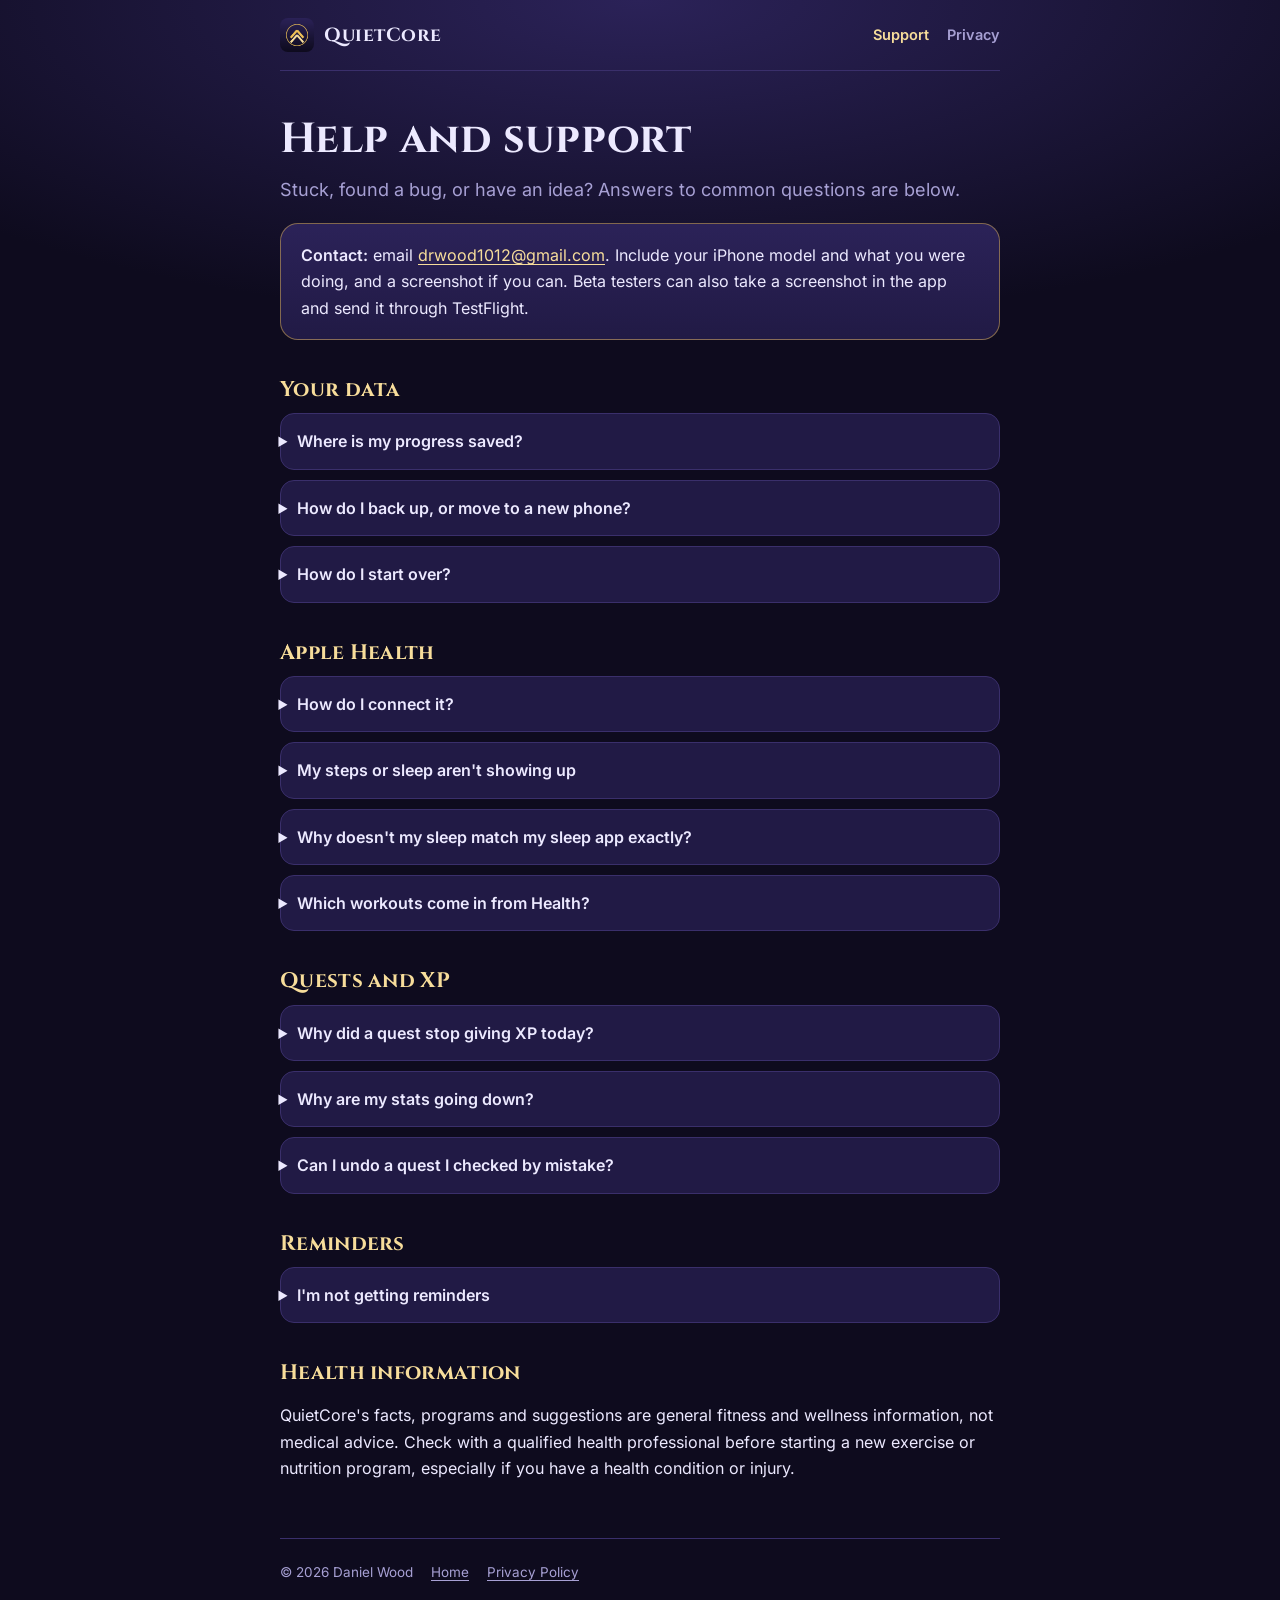
==== support/index.html @ d189b8b6 "QuietCore website: home, privacy policy, support Co-Authored-By: Claude Opus 5.5 <noreply@anthropic." ====
<!doctype html>
<html lang="en">
<head>
  <meta charset="utf-8">
  <meta name="viewport" content="width=device-width, initial-scale=1">
  <title>Support · QuietCore</title>
  <meta name="description" content="Help for QuietCore: backups, Apple Health, reminders, XP and how to contact the developer.">
  <link rel="icon" href="../assets/favicon.png">
  <link rel="apple-touch-icon" href="../assets/apple-touch-icon.png">
  <link rel="stylesheet" href="../assets/style.css">
</head>
<body>
  <div class="wrap">
    <header class="site">
      <a class="brand" href="../"><img src="../assets/icon.png" alt=""><span class="name">QuietCore</span></a>
      <nav><a href="./" aria-current="page">Support</a><a href="../privacy/">Privacy</a></nav>
    </header>

    <h1>Help and support</h1>
    <p class="lede">Stuck, found a bug, or have an idea? Answers to common questions are below.</p>

    <div class="card gold">
      <p><strong>Contact:</strong> email <a href="mailto:drwood1012@gmail.com?subject=QuietCore%20support">drwood1012@gmail.com</a>. Include your iPhone model and what you were doing, and a screenshot if you can. Beta testers can also take a screenshot in the app and send it through TestFlight.</p>
    </div>

    <h2>Your data</h2>
    <details>
      <summary>Where is my progress saved?</summary>
      <p>On your iPhone, inside QuietCore. There's no account and nothing is uploaded. Your iPhone's own backups (iCloud Backup or a computer backup) include it.</p>
    </details>
    <details>
      <summary>How do I back up, or move to a new phone?</summary>
      <p>Go to <strong>Settings → Backup &amp; restore → Save backup file</strong> and choose where it goes: Save to Files (iCloud Drive works well), AirDrop or email. On the new phone, open the same screen, tap <strong>Open backup file</strong> and pick it. Restoring an iPhone from an iCloud backup also brings QuietCore's data along.</p>
    </details>
    <details>
      <summary>How do I start over?</summary>
      <p><strong>Settings → Delete all data</strong> erases everything on this device. Save a backup first if you might want it back.</p>
    </details>

    <h2>Apple Health</h2>
    <details>
      <summary>How do I connect it?</summary>
      <p>Tap the <strong>Connect Apple Health</strong> card on the Daily tab, or go to <strong>Settings → Apple Health</strong>. iPhone will ask which data QuietCore may read. Turn on Steps, Sleep, Water and Workouts, then tap Allow.</p>
    </details>
    <details>
      <summary>My steps or sleep aren't showing up</summary>
      <ul>
        <li>Check access: iPhone <strong>Settings → Health → Data Access &amp; Devices → QuietCore</strong>, and make sure the categories are on.</li>
        <li>Open the Health app and confirm the data is there (for example under Browse → Sleep).</li>
        <li>In QuietCore, go to Settings → Apple Health and tap <strong>Sync now</strong>.</li>
        <li>Only quests linked to Health fill in by themselves. On the Apple Health page, tap <strong>Link</strong> next to a suggested quest, or edit a quest and choose <em>Fill in from Apple Health</em>.</li>
      </ul>
    </details>
    <details>
      <summary>Why doesn't my sleep match my sleep app exactly?</summary>
      <p>QuietCore counts time asleep for the night that ends on a given morning (6 pm to 6 pm). If your Watch and a sleep app both record the same night, overlapping time is counted once instead of being added together. Some apps count time in bed rather than time asleep, which can make their number a little higher.</p>
    </details>
    <details>
      <summary>Which workouts come in from Health?</summary>
      <p>Runs and rides (they count toward your running plan), plus walks, hikes, yoga and stretching as recovery sessions. Strength workouts aren't imported, because lifts are logged set by set in QuietCore and would count twice. A workout you already logged by hand is skipped.</p>
    </details>

    <h2>Quests and XP</h2>
    <details>
      <summary>Why did a quest stop giving XP today?</summary>
      <p>Each stat can earn up to 40 XP a day from quests (more with buffs, up to a ceiling). This keeps progress honest, so a long list of easy quests can't race you to level 100. Your streak still counts after you reach the limit.</p>
    </details>
    <details>
      <summary>Why are my stats going down?</summary>
      <p>Like real fitness, stats slowly fade if you go a long stretch without training them. Rest days are fine; a short break won't hurt. If you're sick or injured, recovery mode pauses the fade for a while.</p>
    </details>
    <details>
      <summary>Can I undo a quest I checked by mistake?</summary>
      <p>Yes. Tap the checked box again (or the undo button right after). For amount quests like water, open the quest's log and use <strong>Take back</strong>.</p>
    </details>

    <h2>Reminders</h2>
    <details>
      <summary>I'm not getting reminders</summary>
      <p>In QuietCore, go to Settings → Reminders and make sure they're on. Then check iPhone <strong>Settings → Notifications → QuietCore</strong> and allow notifications. Focus modes can also hold them back.</p>
    </details>

    <h2>Health information</h2>
    <p>QuietCore's facts, programs and suggestions are general fitness and wellness information, not medical advice. Check with a qualified health professional before starting a new exercise or nutrition program, especially if you have a health condition or injury.</p>

    <footer class="site">
      <span>© 2026 Daniel Wood</span>
      <a href="../">Home</a>
      <a href="../privacy/">Privacy Policy</a>
    </footer>
  </div>
</body>
</html>
---- assets/style.css ----
@font-face { font-family: "Cinzel"; font-weight: 700; font-display: swap; src: url("cinzel-latin-700-normal.woff2") format("woff2"); }
@font-face { font-family: "Inter"; font-weight: 400; font-display: swap; src: url("inter-latin-400-normal.woff2") format("woff2"); }
@font-face { font-family: "Inter"; font-weight: 600; font-display: swap; src: url("inter-latin-600-normal.woff2") format("woff2"); }

:root {
  --bg0: #0e0b1e;
  --bg1: #171233;
  --panel: #211a45;
  --line: #3a2f6b;
  --gold: #efc056;
  --gold-soft: #f7dd9b;
  --text: #ece9ff;
  --muted: #a7a0d4;
}

* { box-sizing: border-box; }
html { -webkit-text-size-adjust: 100%; }
body {
  margin: 0;
  background: radial-gradient(120% 60% at 50% 0%, #2b2258 0%, var(--bg0) 60%) fixed, var(--bg0);
  color: var(--text);
  font: 400 16px/1.65 Inter, system-ui, -apple-system, "Segoe UI", sans-serif;
}
a { color: var(--gold-soft); text-underline-offset: 3px; }
a:hover { color: var(--gold); }

.wrap { max-width: 760px; margin: 0 auto; padding: 0 20px; }

header.site {
  display: flex; align-items: center; gap: 12px;
  padding: 18px 0; border-bottom: 1px solid var(--line);
}
header.site a.brand { display: flex; align-items: center; gap: 10px; text-decoration: none; color: var(--text); }
header.site img { width: 34px; height: 34px; border-radius: 8px; }
header.site .name { font: 700 19px/1 Cinzel, Georgia, serif; letter-spacing: .5px; }
header.site nav { margin-left: auto; display: flex; gap: 18px; font-size: 14.5px; font-weight: 600; }
header.site nav a { color: var(--muted); text-decoration: none; }
header.site nav a:hover, header.site nav a[aria-current="page"] { color: var(--gold-soft); }

h1, h2 { font-family: Cinzel, Georgia, serif; font-weight: 700; line-height: 1.2; letter-spacing: .3px; }
h1 { font-size: clamp(30px, 6vw, 42px); margin: 44px 0 10px; }
h2 { font-size: 21px; margin: 38px 0 8px; color: var(--gold-soft); }
h3 { font-size: 16.5px; margin: 24px 0 4px; }
p, li { color: var(--text); }
.lede { font-size: 18px; color: var(--muted); margin: 0 0 8px; }
.muted { color: var(--muted); }
.small { font-size: 14px; }

.card {
  background: var(--panel); border: 1px solid var(--line); border-radius: 18px;
  padding: 18px 20px; margin: 18px 0;
}
.card.gold { border-color: #efc05677; background: linear-gradient(180deg, #2b2258, var(--panel)); }
.card p:first-child { margin-top: 0; }
.card p:last-child, .card ul:last-child { margin-bottom: 0; }
ul { padding-left: 22px; }
li { margin: 6px 0; }

/* Home */
.hero { text-align: center; padding: 54px 0 20px; }
.hero img { width: 112px; height: 112px; border-radius: 26px; box-shadow: 0 14px 40px #00000070, 0 0 0 1px #ffffff14; }
.hero h1 { margin: 22px 0 8px; }
.badge {
  display: inline-block; margin-top: 18px; padding: 10px 18px; border-radius: 999px;
  background: linear-gradient(180deg, var(--gold-soft), var(--gold)); color: var(--bg0);
  font-weight: 600; font-size: 15px;
}
.grid { display: grid; grid-template-columns: repeat(auto-fit, minmax(210px, 1fr)); gap: 14px; margin: 28px 0; }
.grid .card { margin: 0; }
.grid .icon { font-size: 26px; line-height: 1; }
.grid h3 { margin: 10px 0 4px; }
.grid p { margin: 0; color: var(--muted); font-size: 14.5px; line-height: 1.55; }

details {
  background: var(--panel); border: 1px solid var(--line); border-radius: 14px;
  padding: 2px 16px; margin: 10px 0;
}
details[open] { padding-bottom: 12px; }
summary { cursor: pointer; font-weight: 600; padding: 12px 0; list-style-position: outside; }
summary:focus-visible, a:focus-visible { outline: 2px solid var(--gold); outline-offset: 3px; border-radius: 6px; }
details p, details ul { margin: 4px 0 8px; color: var(--text); }

footer.site {
  margin: 56px 0 0; padding: 22px 0 40px; border-top: 1px solid var(--line);
  color: var(--muted); font-size: 13.5px; display: flex; flex-wrap: wrap; gap: 8px 18px;
}
footer.site a { color: var(--muted); }

@media (max-width: 480px) {
  header.site nav { gap: 14px; font-size: 14px; }
  header.site .name { font-size: 17px; }
}
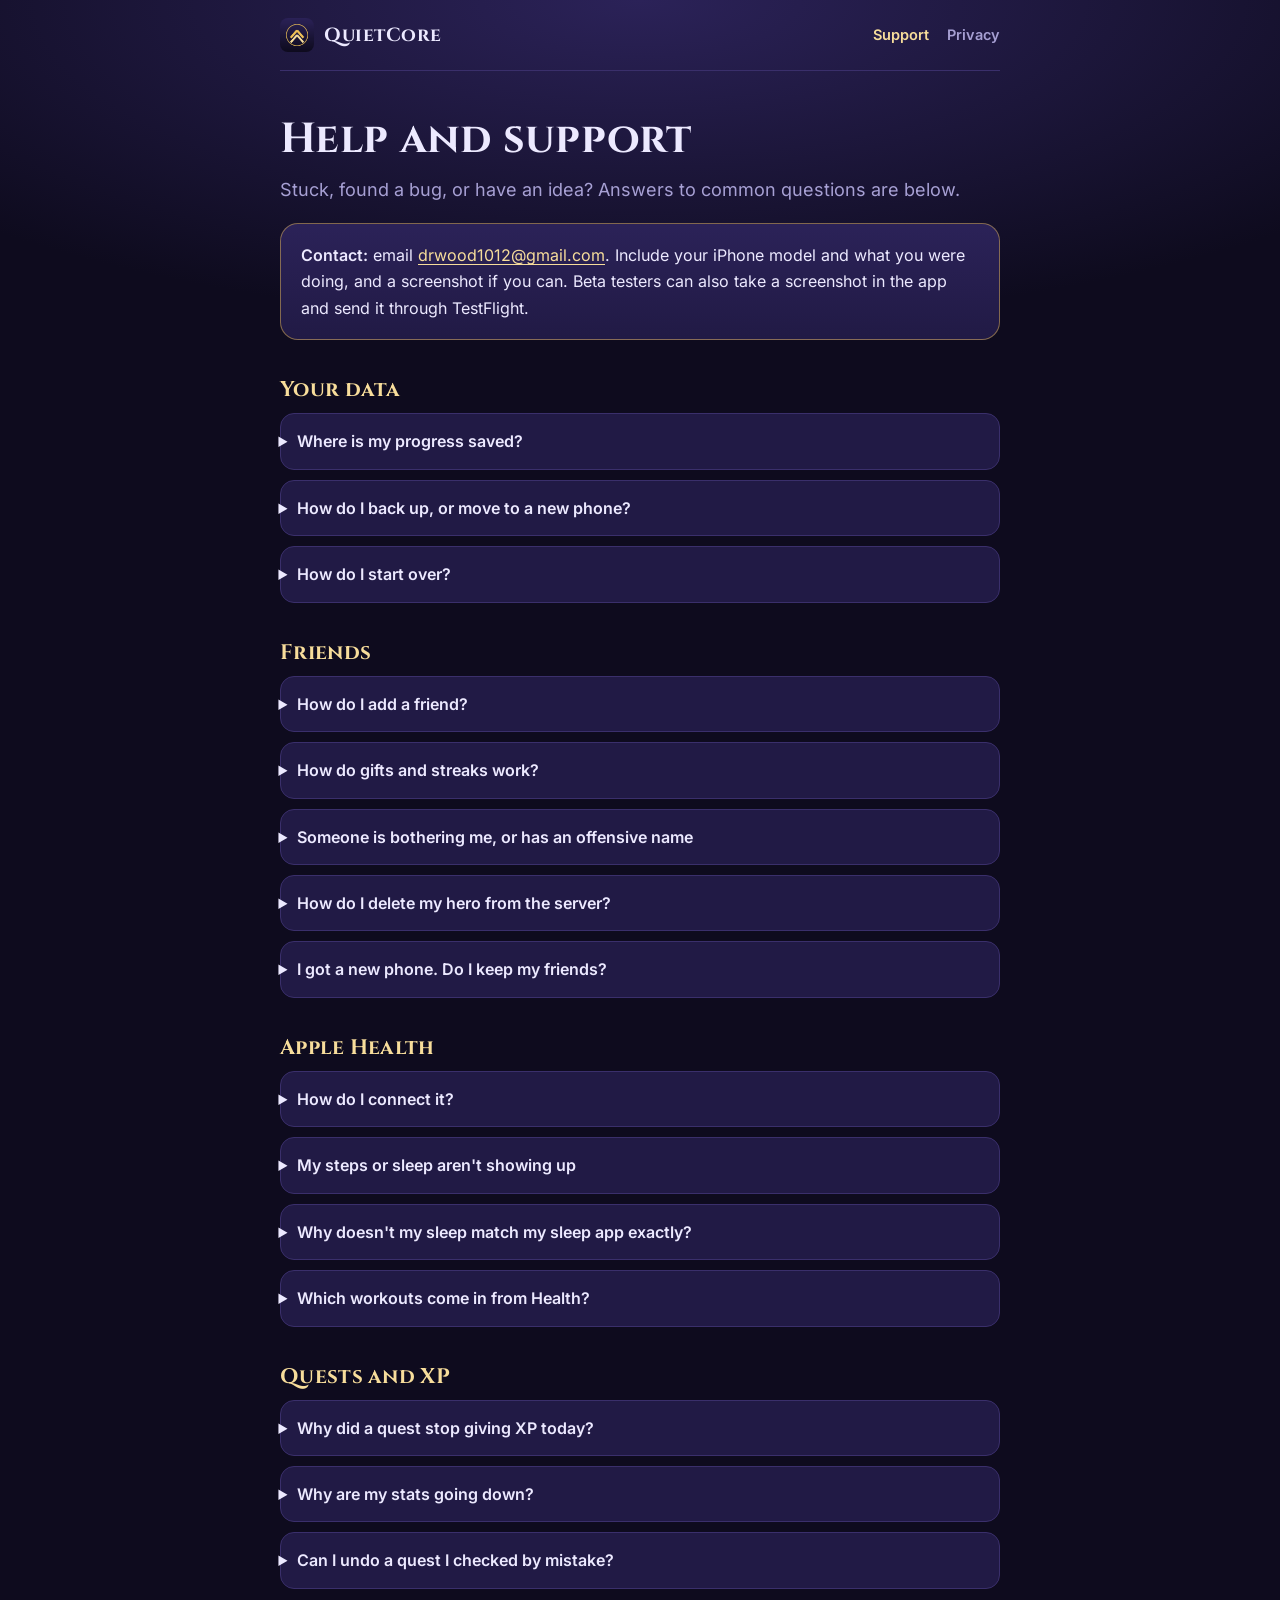
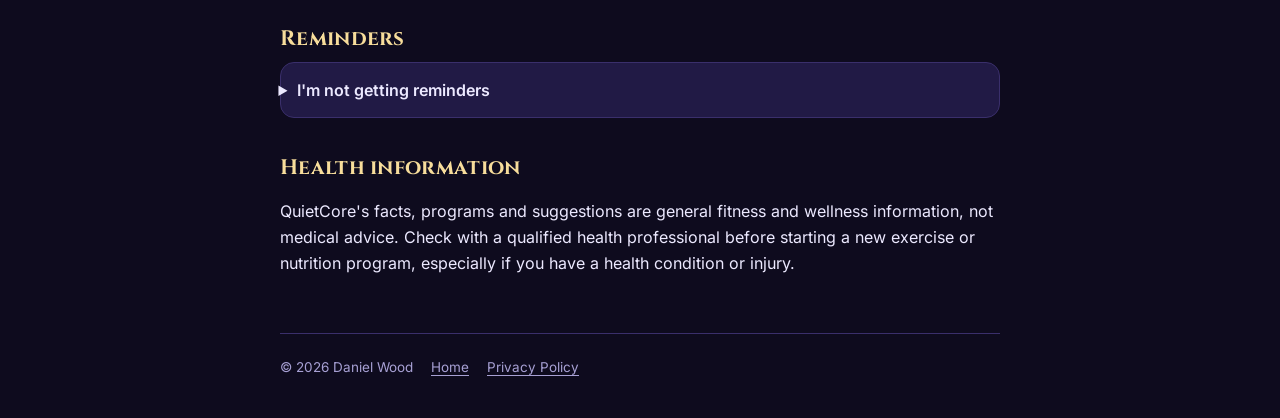
==== commit 28fd0bef: "Privacy policy and support: Friends Friends is optional. The policy now says what the server keeps w" ====
--- a/support/index.html
+++ b/support/index.html
@@ -26,7 +26,7 @@
     <h2>Your data</h2>
     <details>
       <summary>Where is my progress saved?</summary>
-      <p>On your iPhone, inside QuietCore. There's no account and nothing is uploaded. Your iPhone's own backups (iCloud Backup or a computer backup) include it.</p>
+      <p>On your iPhone, inside QuietCore. You don't sign in and your progress isn't uploaded. If you turn on Friends, only your hero's name and look, your friends list and gifts are kept on our server. Your iPhone's own backups (iCloud Backup or a computer backup) include your progress.</p>
     </details>
     <details>
       <summary>How do I back up, or move to a new phone?</summary>
@@ -35,6 +35,28 @@
     <details>
       <summary>How do I start over?</summary>
       <p><strong>Settings → Delete all data</strong> erases everything on this device. Save a backup first if you might want it back.</p>
+    </details>
+
+    <h2>Friends</h2>
+    <details>
+      <summary>How do I add a friend?</summary>
+      <p>Go to <strong>Hero → Friends</strong> and turn friends on. Send your friend code to someone (Copy or Share), or type theirs into <strong>A friend's code</strong> and tap Add. They'll see your request the next time they open QuietCore, and you're friends once they accept.</p>
+    </details>
+    <details>
+      <summary>How do gifts and streaks work?</summary>
+      <p>You can send each friend one gift a day and open up to 20 a day. A gift has the same odds as your daily gift. Your streak with a friend grows by one for each day you <em>both</em> send, and ends if a day is missed. An hourglass means it ends tonight unless you both send.</p>
+    </details>
+    <details>
+      <summary>Someone is bothering me, or has an offensive name</summary>
+      <p>Tap them in your friends list or requests, then <strong>Report</strong> or <strong>Block</strong>. Blocking removes them and stops them sending you requests or gifts; they aren't told. Reports are reviewed within a day. You can also email us.</p>
+    </details>
+    <details>
+      <summary>How do I delete my hero from the server?</summary>
+      <p><strong>Hero → Friends → Turn off friends and delete my hero from the server.</strong> Your friends list, streaks and unopened gifts are deleted straight away. The rest of the app is unaffected. <strong>Settings → Delete all data</strong> also removes it.</p>
+    </details>
+    <details>
+      <summary>I got a new phone. Do I keep my friends?</summary>
+      <p>Yes, if you move with a backup file (<strong>Settings → Backup &amp; restore</strong>) or restore the new iPhone from an iCloud or computer backup. The backup carries the key to your hero. If you set up fresh without one, turn friends on again and re-add your friends.</p>
     </details>
 
     <h2>Apple Health</h2>
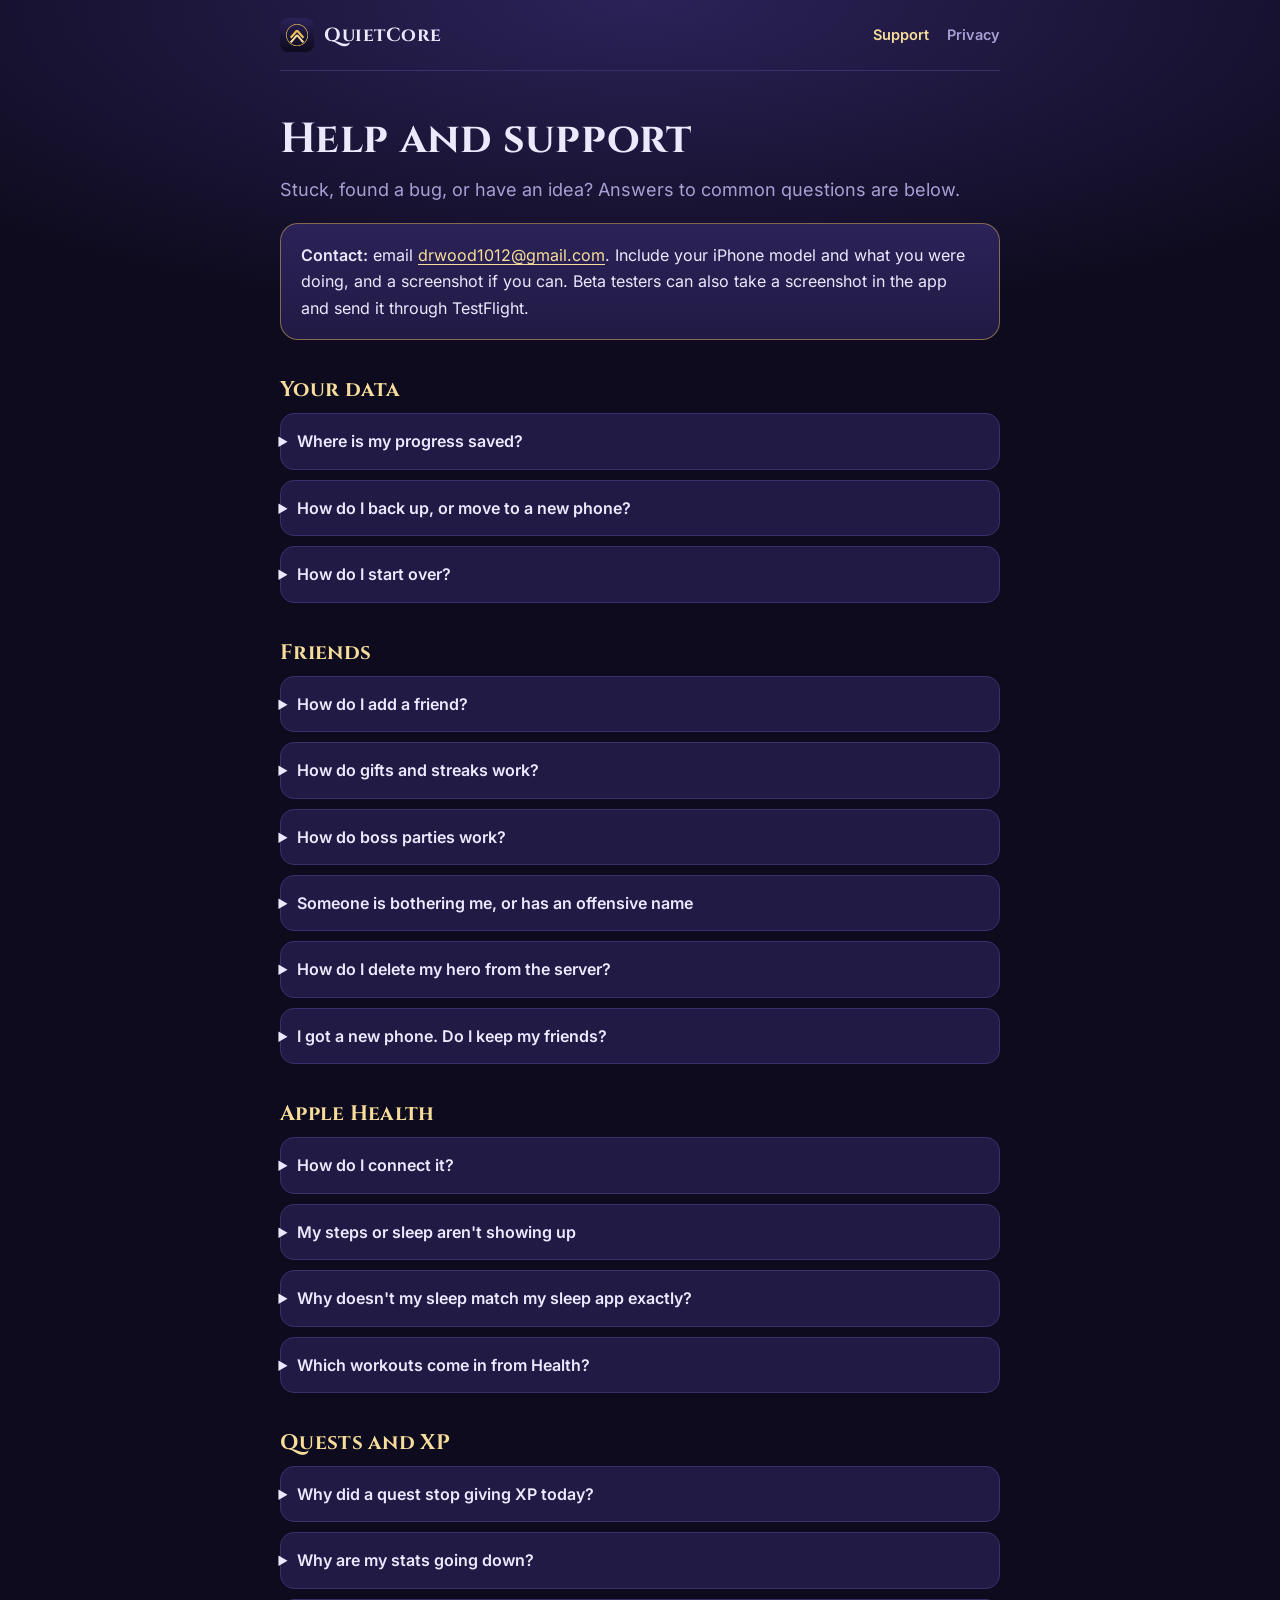
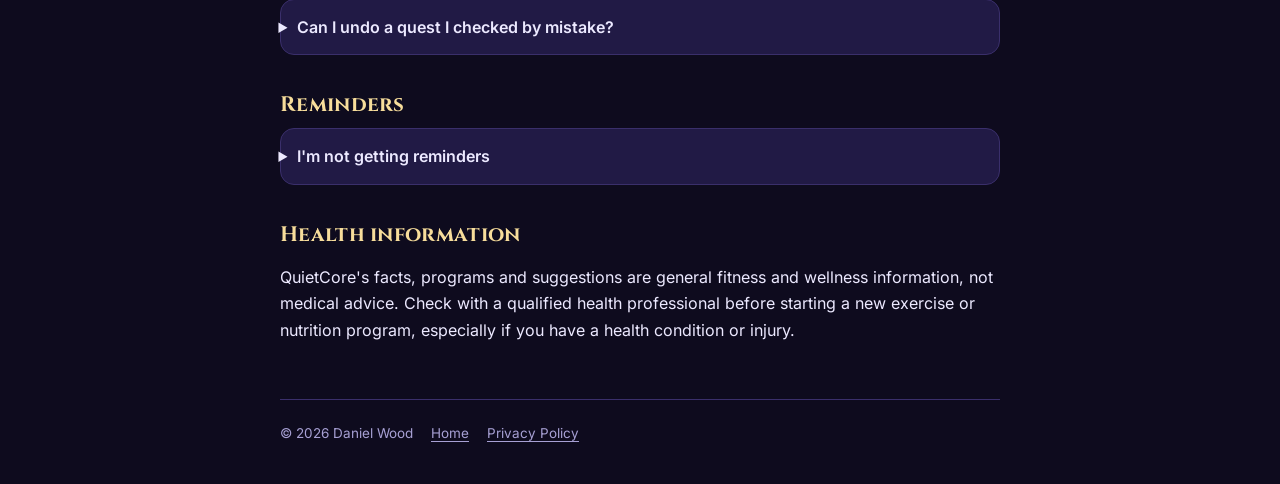
==== commit 8d0132be: "Privacy and support: boss parties Co-Authored-By: Claude Fable 5.2 <noreply@anthropic.com> Claude-Se" ====
--- a/support/index.html
+++ b/support/index.html
@@ -45,6 +45,10 @@
     <details>
       <summary>How do gifts and streaks work?</summary>
       <p>You can send each friend one gift a day and open up to 20 a day. A gift has the same odds as your daily gift. Your streak with a friend grows by one for each day you <em>both</em> send, and ends if a day is missed. An hourglass means it ends tonight unless you both send.</p>
+    </details>
+    <details>
+      <summary>How do boss parties work?</summary>
+      <p>Open the monthly boss (<strong>Hero → Monthly boss</strong>), tap <strong>Start a party</strong>, and invite friends from the list. A party holds up to six; when it's full, nobody can join until someone leaves. Everyone's daily damage adds up against one bigger health bar. The weekly attack is dodged when two-thirds of the party meets the week's goal. If you leave, you carry on solo with your own damage, and the party's boss stays as strong as it was.</p>
     </details>
     <details>
       <summary>Someone is bothering me, or has an offensive name</summary>
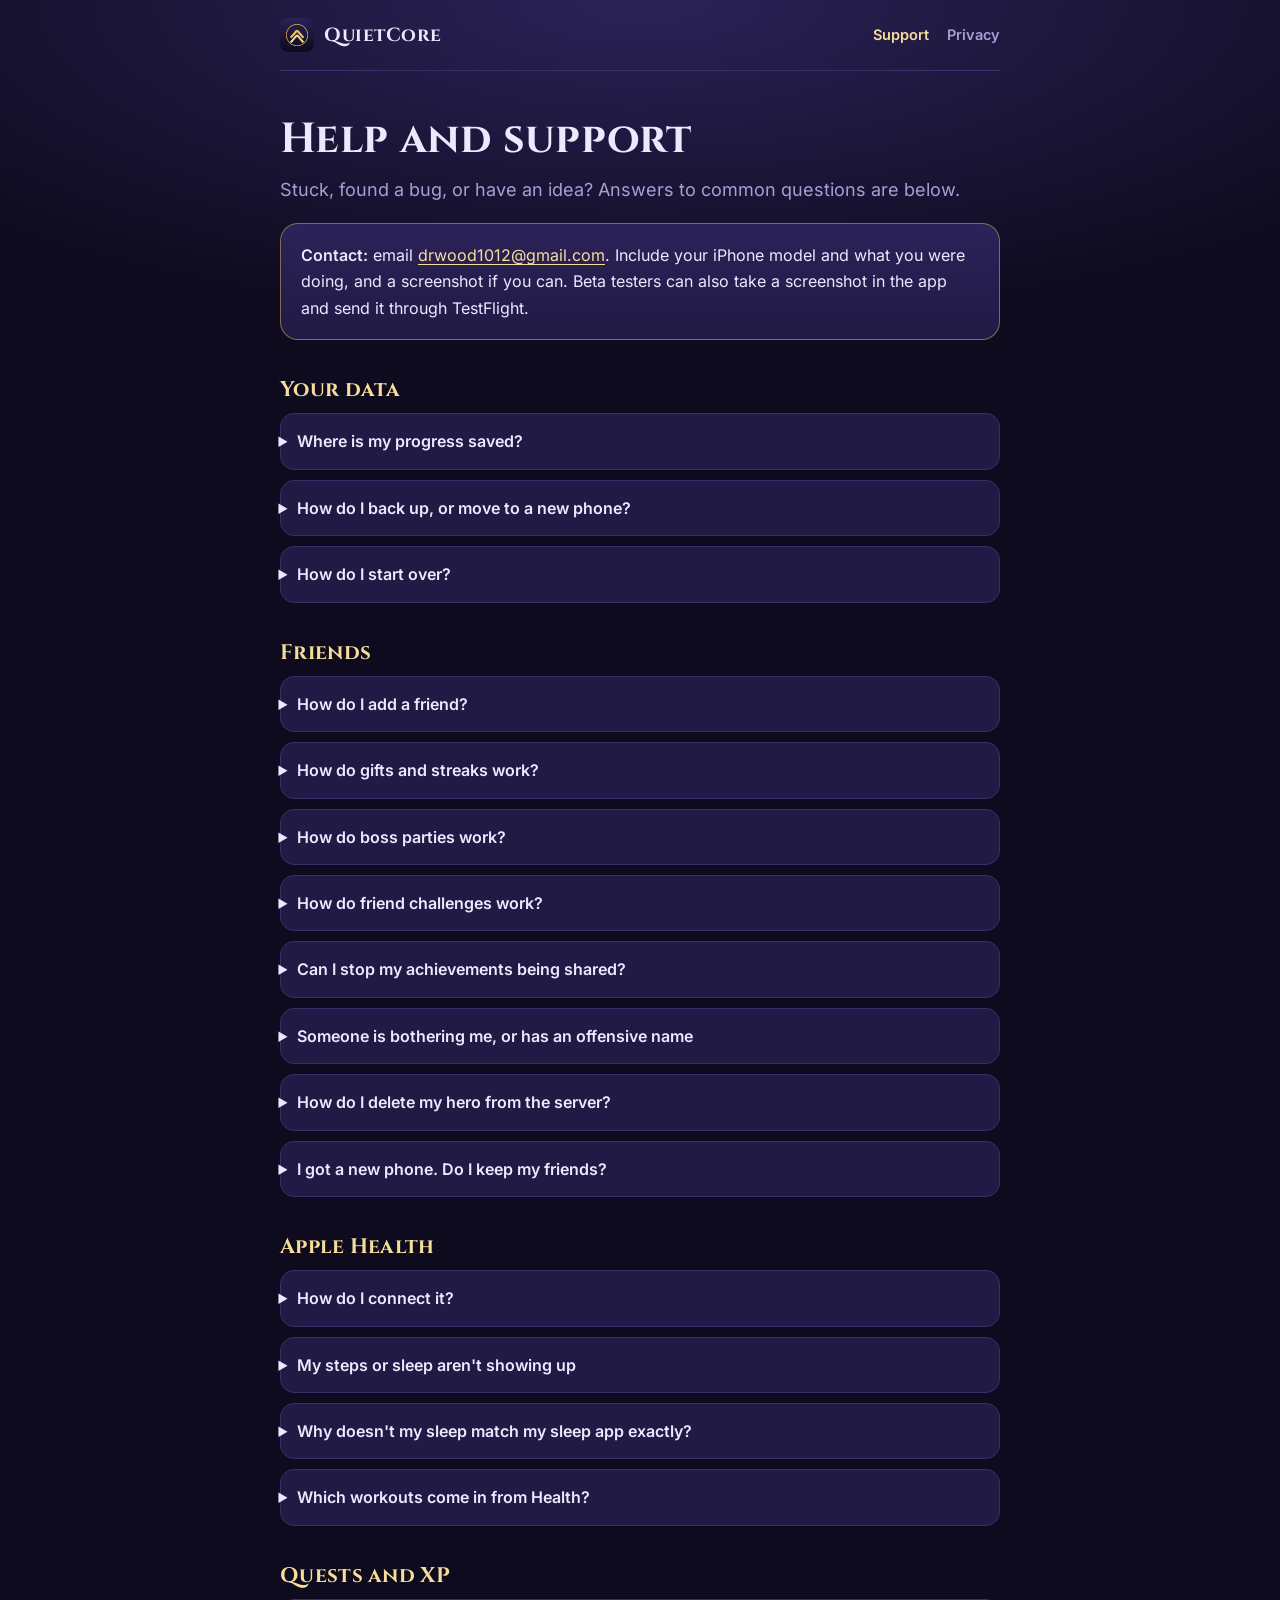
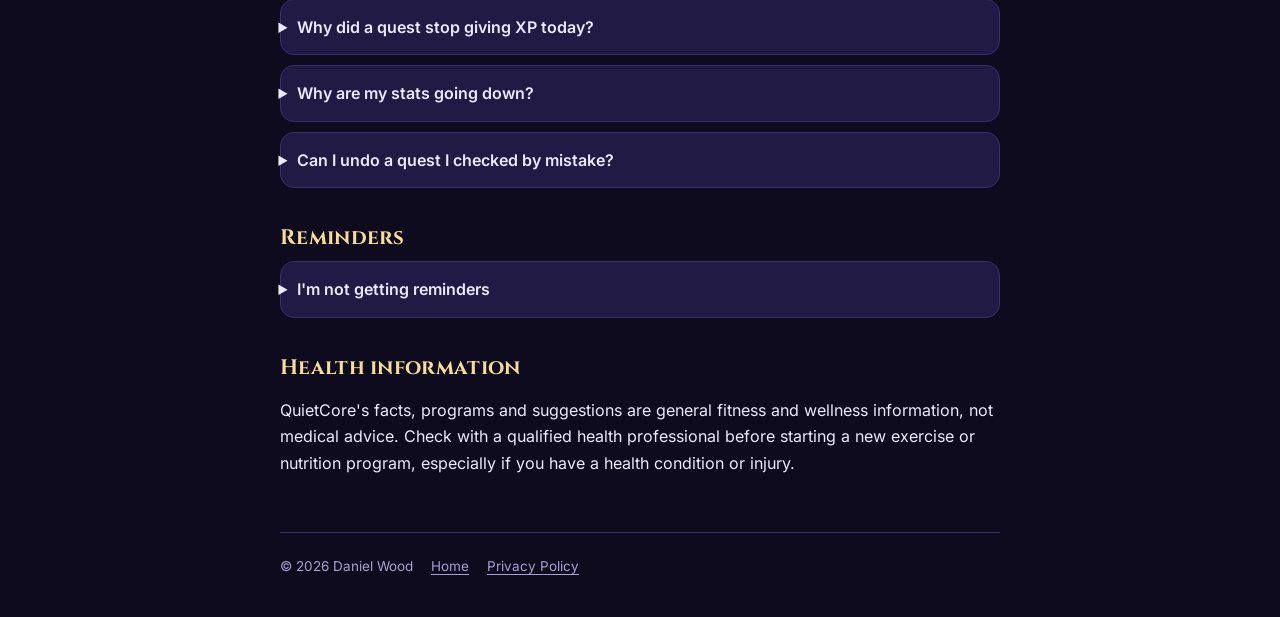
==== commit 7f9f07bd: "Privacy and support: friend challenges and shared achievements Co-Authored-By: Claude Fable 5.2 <nor" ====
--- a/support/index.html
+++ b/support/index.html
@@ -49,6 +49,14 @@
     <details>
       <summary>How do boss parties work?</summary>
       <p>Open the monthly boss (<strong>Hero → Monthly boss</strong>), tap <strong>Start a party</strong>, and invite friends from the list. A party holds up to six; when it's full, nobody can join until someone leaves. Everyone's daily damage adds up against one bigger health bar. The weekly attack is dodged when two-thirds of the party meets the week's goal. If you leave, you carry on solo with your own damage, and the party's boss stays as strong as it was.</p>
+    </details>
+    <details>
+      <summary>How do friend challenges work?</summary>
+      <p>On the Friends page, tap <strong>Challenge a friend</strong>. Pick who, what counts (active days, perfect days, quests done, workouts or steps), whether you're against each other or working toward a shared target, and how long. It starts the day your friend accepts. Only each day's number is shared, never what you did to earn it. When it ends, collect your coins on the same page.</p>
+    </details>
+    <details>
+      <summary>Can I stop my achievements being shared?</summary>
+      <p>Yes. On the Friends page, under <strong>Manage</strong>, switch off <strong>Share new achievements and boss wins with friends</strong>.</p>
     </details>
     <details>
       <summary>Someone is bothering me, or has an offensive name</summary>
